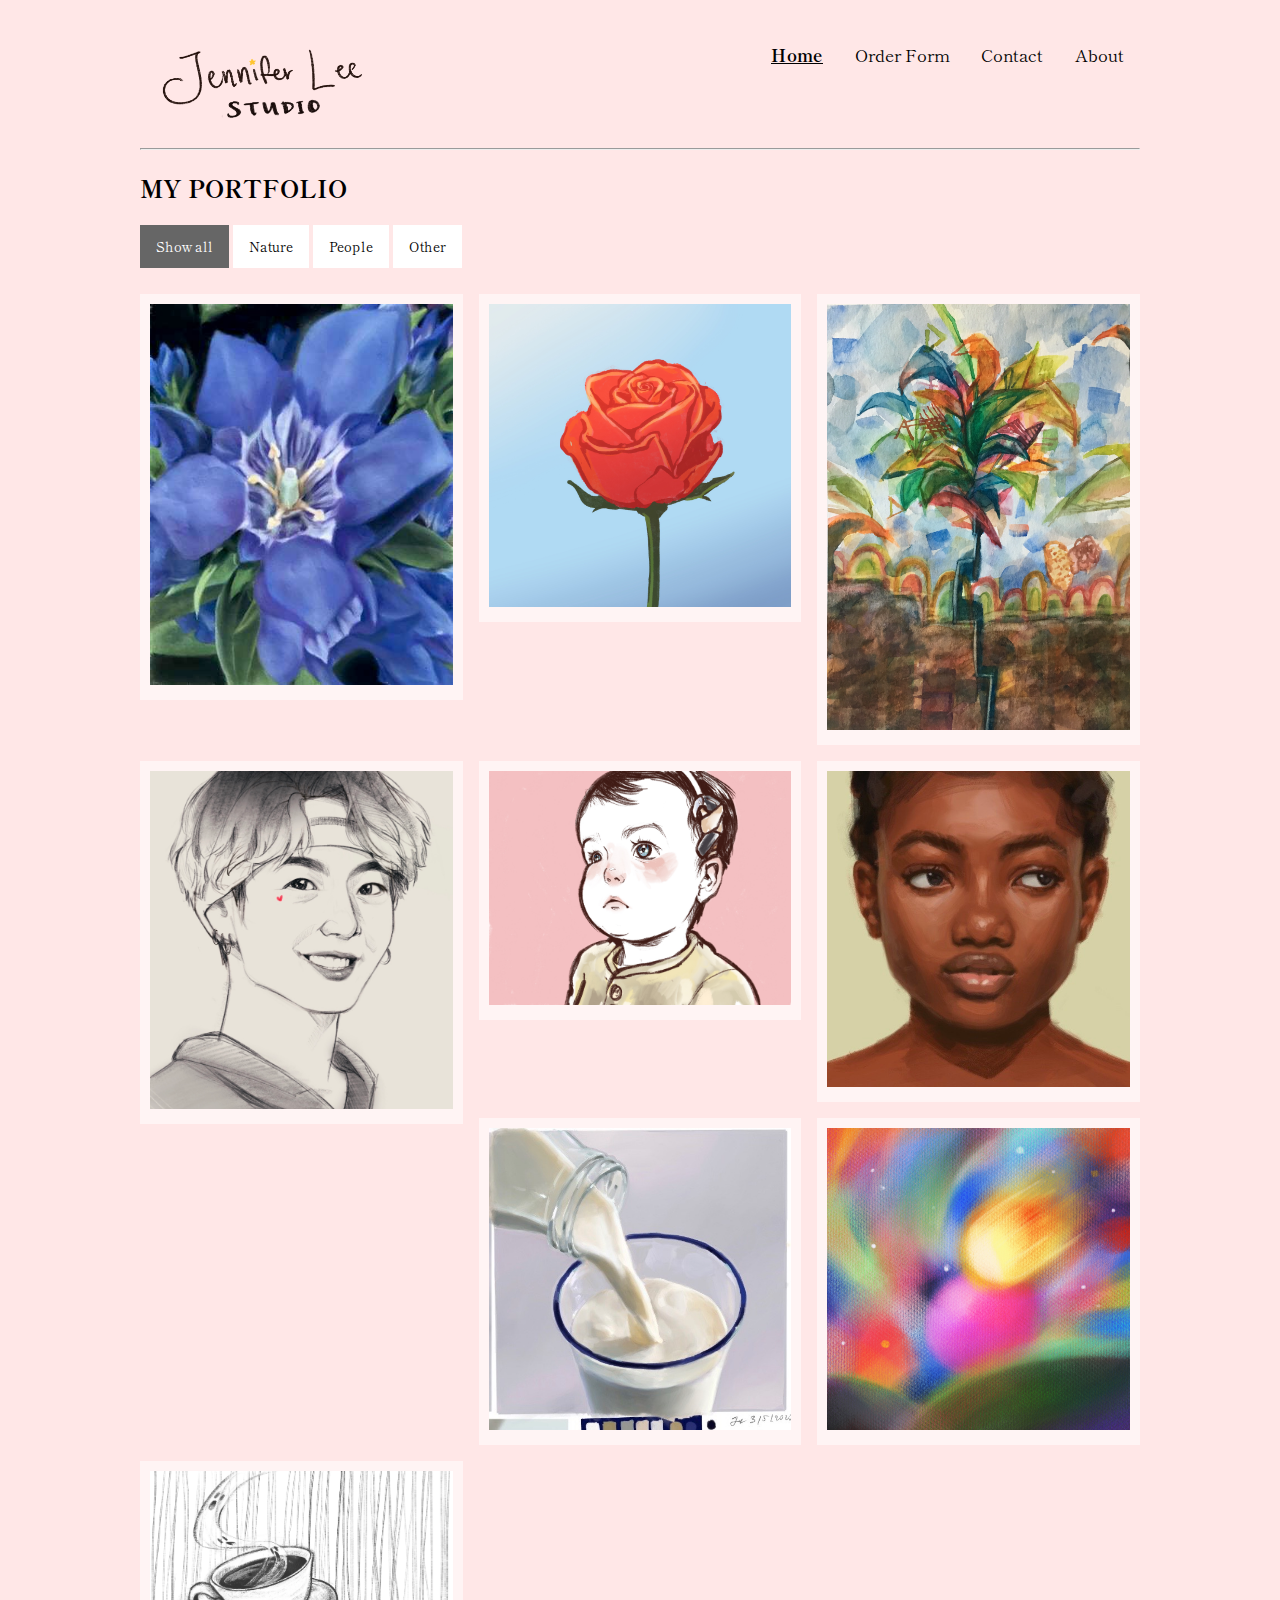
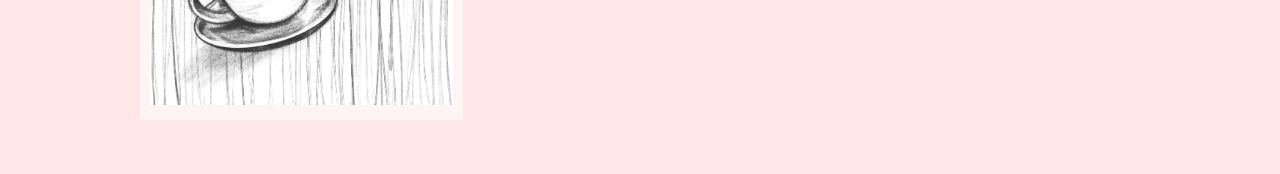
==== index.html @ 996b0fab "Add files via upload" ====
<!DOCTYPE html>
<html>
<head>
    <meta name="viewport" content="width=device-width, initial-scale=1">
    <script src="script.js"></script>
    <link rel="stylesheet" href="style.css">
    <link rel="preconnect" href="https://fonts.gstatic.com">
    <link href="https://fonts.googleapis.com/css2?family=Shippori+Mincho&display=swap" rel="stylesheet">
    <link rel="stylesheet" href="https://cdnjs.cloudflare.com/ajax/libs/font-awesome/4.7.0/css/font-awesome.min.css">
</head>
<body>

<!-- main (center website) -->
<div class="main">

<a href="index.html"><img src="logo.png" width="25%" id="logo"></a>
<!--nav buttons--> 
<div class="topnav" id="myTopnav">
  <a href="index.html" class="topactive">Home</a>
  <a href="order.html">Order Form</a>
  <a href="contact.html">Contact</a>
  <a href="about.html">About</a>
  <a href="javascript:void(0);" class="icon" onclick="myFunction()">
    <i class="fa fa-bars"></i>
  </a>
</div>
<hr>

<h2>MY PORTFOLIO</h2>

<div id="myBtnContainer">
    <button class="btn active" onclick="filterSelection('all')"> Show all</button>
    <button class="btn" onclick="filterSelection('nature')"> Nature</button>
    <button class="btn" onclick="filterSelection('people')"> People</button>
    <button class="btn" onclick="filterSelection('other')"> Other</button>
</div>

<!-- Portfolio Gallery Grid -->

<div class="row">
    <div class="column nature" class="column">
        <div class="content">
        <img src="flower.jpg" alt="Lights" style="width:100%">
          
        </div>
      </div>
  <div class="column nature" class="column">
    <div class="content">
      <img src="rose.jpg" alt="Mountains" style="width:100%">
     
    </div>
  </div>
  <div class="column nature" class="column">
    <div class="content">
    <img src="ti.jpg" alt="Nature" style="width:100%">
      
    </div>
  </div>
  
  <div class="column people" class="column">
    <div class="content">
      <img src="jk.JPG" alt="Car" style="width:100%">
      
    </div>
  </div>
  <div class="column people" class="column">
    <div class="content">
    <img src="baby.jpg" alt="Car" style="width:100%">
    </div>
  </div>
  <div class="column people" class="column">
    <div class="content">
    <img src="girl2.JPG" alt="Car" style="width:100%">
    </div>
  </div>


  <div class="column other" class="column">
    <div class="content">
    <img src="milk.JPG" alt="Milk" style="width:100%">    
      
    </div>
  </div>
  <div class="column other" class="column">
    <div class="content">
    <img src="comet.jpg" alt="Comet" style="width:100%">
    </div>
  </div>
  <div class="column other" class="column">
    <div class="content">
    <img src="coffee.jpg" alt="Coffee" style="width:100%">
    
    </div>
  </div>

  
<!-- END GRID -->
</div>

<!-- END MAIN -->
</div>
<script src="script.js"></script>
</body>
</html>
---- style.css ----
* {
    box-sizing: border-box;
    font-family: 'Shippori Mincho', serif;
  }
  
  body {
    background-color: #ffe7e7;
    padding: 20px;
  }
  
  /* Center website */
  .main {
    max-width: 1000px;
    margin: auto;
  }
  
  .logo {
    display: block;
    margin-left: auto;
    margin-right: auto;
  }

  .topnav {
    overflow: hidden;
    background-color: none;
    float: right;
  }
  
  .topnav a {
    float: left;
    display: block;
    color: #f2f2f2;
    text-align: center;
    padding: 14px 16px;
    text-decoration: none;
    font-size: 17px;
    color:black;
  }
  
  /* Change the color of links on hover */
.topnav a:hover {
    text-decoration: solid;
    color: black;
    text-decoration: underline;
  }
  
  /* Add an active class to highlight the current page */
  .topnav a.topactive {
    background-color: none;
    color: black;
    text-decoration: underline;
    font-weight: bold;
  }
  
  /* Hide the link that should open and close the topnav on small screens */
  .topnav .icon {
    display: none;
  }

/* When the screen is less than 600 pixels wide, hide all links, except for the first one ("Home"). Show the link that contains should open and close the topnav (.icon) */
@media screen and (max-width: 600px) {
    .topnav a:not(:first-child) {display: none;}
    .topnav a.icon {
      float: right;
      display: block;
    }
  }
  
  /* The "responsive" class is added to the topnav with JavaScript when the user clicks on the icon. This class makes the topnav look good on small screens (display the links vertically instead of horizontally) */
  @media screen and (max-width: 600px) {
    .topnav.responsive {position: relative;}
    .topnav.responsive a.icon {
      position: absolute;
      right: 0;
      top: 0;
    }
    .topnav.responsive a {
      float: none;
      display: block;
      text-align: left;
    }
  }
  
  .row {
    margin: 10px -16px;
  }
  
  /* Add padding BETWEEN each column */
  .row,
  .row > .column {
    padding: 8px;
  }
  
  /* Create three equal columns that floats next to each other */
  .column {
    float: left;
    width: 33.33%;
    display: none; /* Hide all elements by default */
  }
  
  /* Clear floats after rows */ 
  .row:after {
    content: "";
    display: table;
    clear: both;
  }
  
  /* Content */
  .content {
    background-color: rgba(255, 255, 255, 0.557);
    padding: 10px;
  }

  /* The "show" class is added to the filtered elements */
  .show {
    display: block;
  }
  
/* Style the buttons */
.btn {
  border: none;
  outline: none;
  padding: 12px 16px;
  background-color: white;
  cursor: pointer;
}

.btn:hover {
  background-color: #ddd;
}

.btn.active {
  background-color: #666;
  color: white;
}
  
/* Responsive layout - makes a two column-layout instead of four columns */
@media screen and (max-width: 900px) {
    .column {
      width: 50%;
    }
  }
  
  /* Responsive layout - makes the two columns stack on top of each other instead of next to each other */
  @media screen and (max-width: 600px) {
    .column {
      width: 100%;
    }
  }

  form > input, form > textarea, form > label {
    display: block;
    margin-bottom: 5px;
}
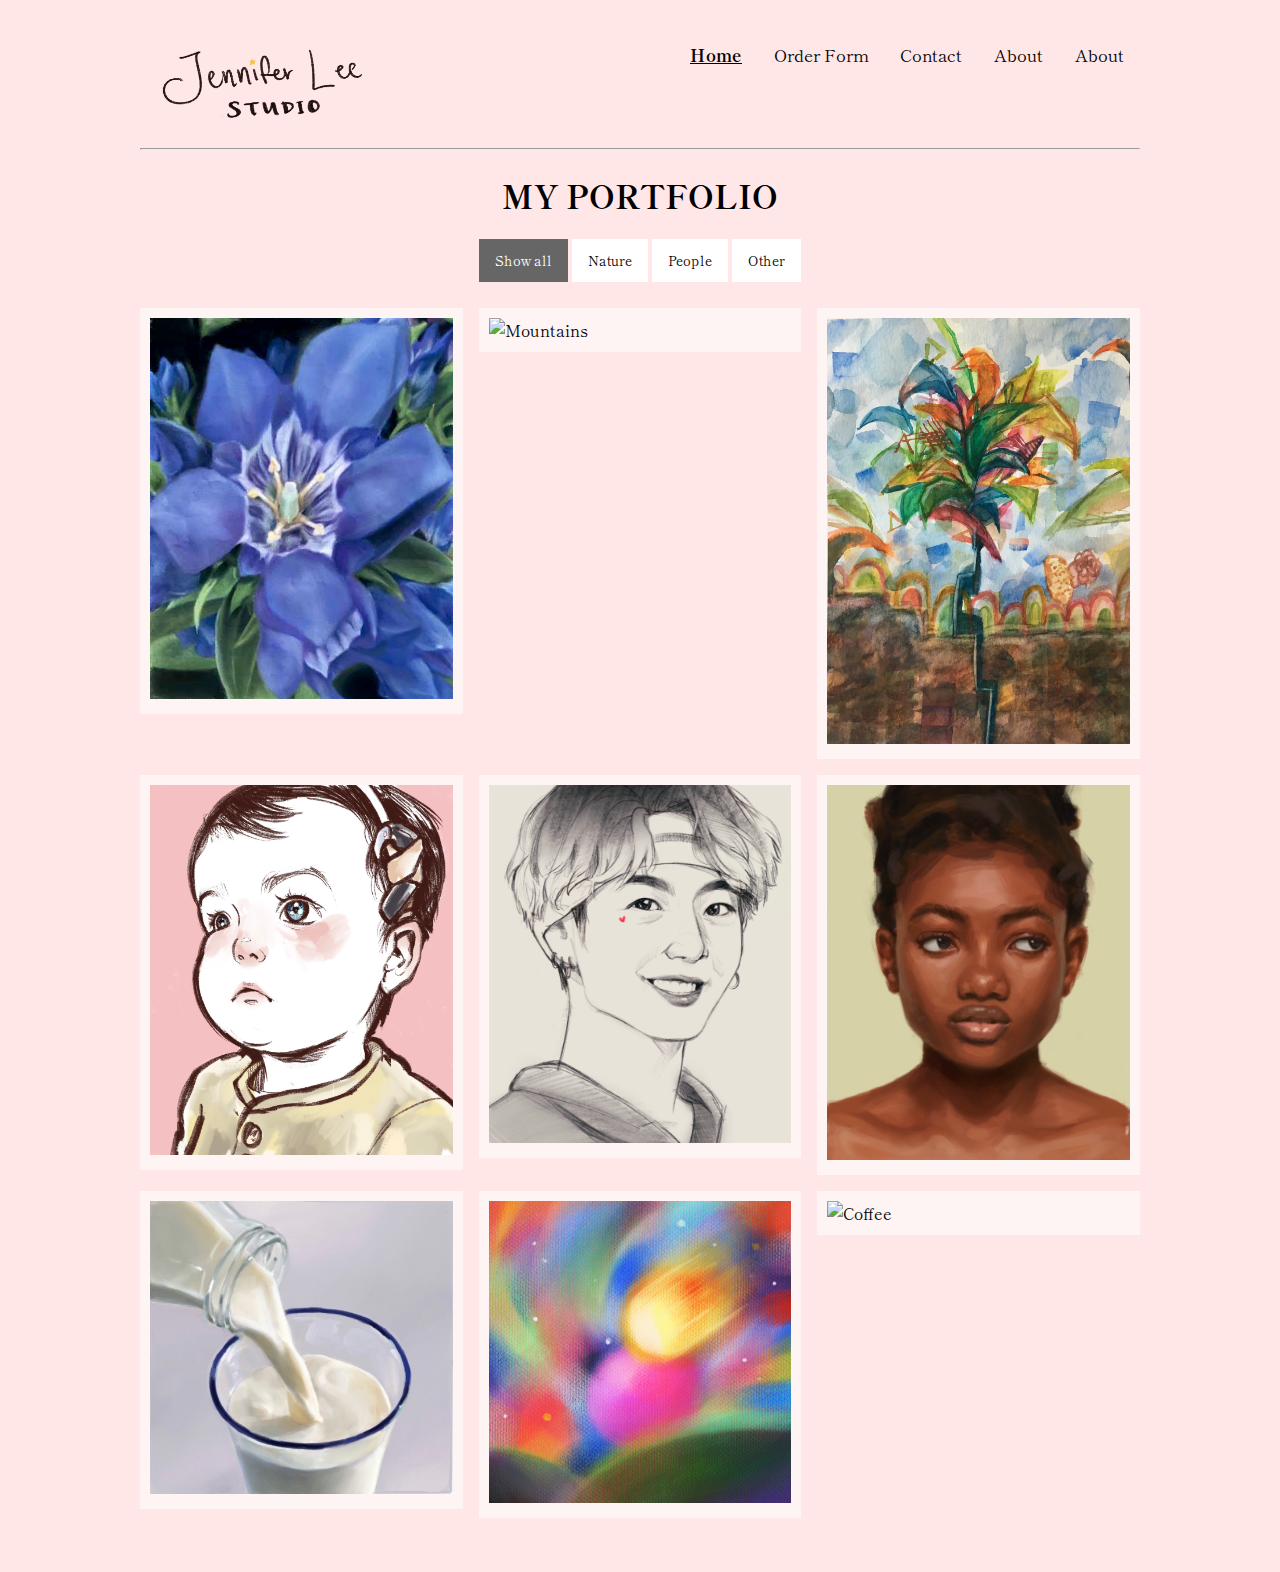
==== commit f463b88c: "Add files via upload" ====
--- a/index.html
+++ b/index.html
@@ -20,20 +20,23 @@
   <a href="order.html">Order Form</a>
   <a href="contact.html">Contact</a>
   <a href="about.html">About</a>
+  <a href="test.html">About</a>
   <a href="javascript:void(0);" class="icon" onclick="myFunction()">
     <i class="fa fa-bars"></i>
   </a>
 </div>
 <hr>
 
-<h2>MY PORTFOLIO</h2>
-
-<div id="myBtnContainer">
+<h1>MY PORTFOLIO</h1>
+<center>
+  <div id="myBtnContainer">
     <button class="btn active" onclick="filterSelection('all')"> Show all</button>
     <button class="btn" onclick="filterSelection('nature')"> Nature</button>
     <button class="btn" onclick="filterSelection('people')"> People</button>
     <button class="btn" onclick="filterSelection('other')"> Other</button>
 </div>
+
+</center>
 
 <!-- Portfolio Gallery Grid -->
 
@@ -46,7 +49,7 @@
       </div>
   <div class="column nature" class="column">
     <div class="content">
-      <img src="rose.jpg" alt="Mountains" style="width:100%">
+      <img src="final.jpg" alt="Mountains" style="width:100%">
      
     </div>
   </div>
@@ -59,25 +62,25 @@
   
   <div class="column people" class="column">
     <div class="content">
-      <img src="jk.JPG" alt="Car" style="width:100%">
+      <img src="baby2.JPG" alt="Car" style="width:100%">
       
     </div>
   </div>
   <div class="column people" class="column">
     <div class="content">
-    <img src="baby.jpg" alt="Car" style="width:100%">
+    <img src="jk2.JPG" alt="Car" style="width:100%">
     </div>
   </div>
   <div class="column people" class="column">
     <div class="content">
-    <img src="girl2.JPG" alt="Car" style="width:100%">
+    <img src="girl4.JPG" alt="Car" style="width:100%">
     </div>
   </div>
 
 
   <div class="column other" class="column">
     <div class="content">
-    <img src="milk.JPG" alt="Milk" style="width:100%">    
+    <img src="milk2.JPG" alt="Milk" style="width:100%">    
       
     </div>
   </div>
@@ -88,7 +91,7 @@
   </div>
   <div class="column other" class="column">
     <div class="content">
-    <img src="coffee.jpg" alt="Coffee" style="width:100%">
+    <img src="cup.jpg" alt="Coffee" style="width:100%">
     
     </div>
   </div>
--- a/style.css
+++ b/style.css
@@ -12,6 +12,19 @@
   .main {
     max-width: 1000px;
     margin: auto;
+  }
+
+  h1, h2 {
+      text-align: center;
+  }
+
+  #txt {
+    text-align: center;
+  }
+
+  ::placeholder {
+    color: black;
+    size: 20px;
   }
   
   .logo {
@@ -148,8 +161,38 @@
     }
   }
 
-  form > input, form > textarea, form > label {
-    display: block;
-    margin-bottom: 5px;
+/* Style inputs with type="text", select elements and textareas */
+input[type=text], select, textarea {
+  width: 100%; /* Full width */
+  font-size: 17px;
+  padding: 12px; /* Some padding */ 
+  border: 1px solid #ccc; /* Gray border */
+  border-radius: 4px; /* Rounded borders */
+  box-sizing: border-box; /* Make sure that padding and width stays in place */
+  margin-top: 6px; /* Add a top margin */
+  margin-bottom: 16px; /* Bottom margin */
+  resize: vertical /* Allow the user to vertically resize the textarea (not horizontally) */
 }
 
+
+
+/* Style the submit button with a specific background color etc */
+input[type=submit] {
+  background-color: #4f4f4f;
+  color: white;
+  padding: 12px 20px;
+  border: none;
+  border-radius: 4px;
+  cursor: pointer;
+}
+
+input[type="submit"] {
+    width: 15%;
+    cursor: pointer;
+}
+
+.container {
+  border-radius: 5px;
+  background-color:none;
+  padding: 20px;
+}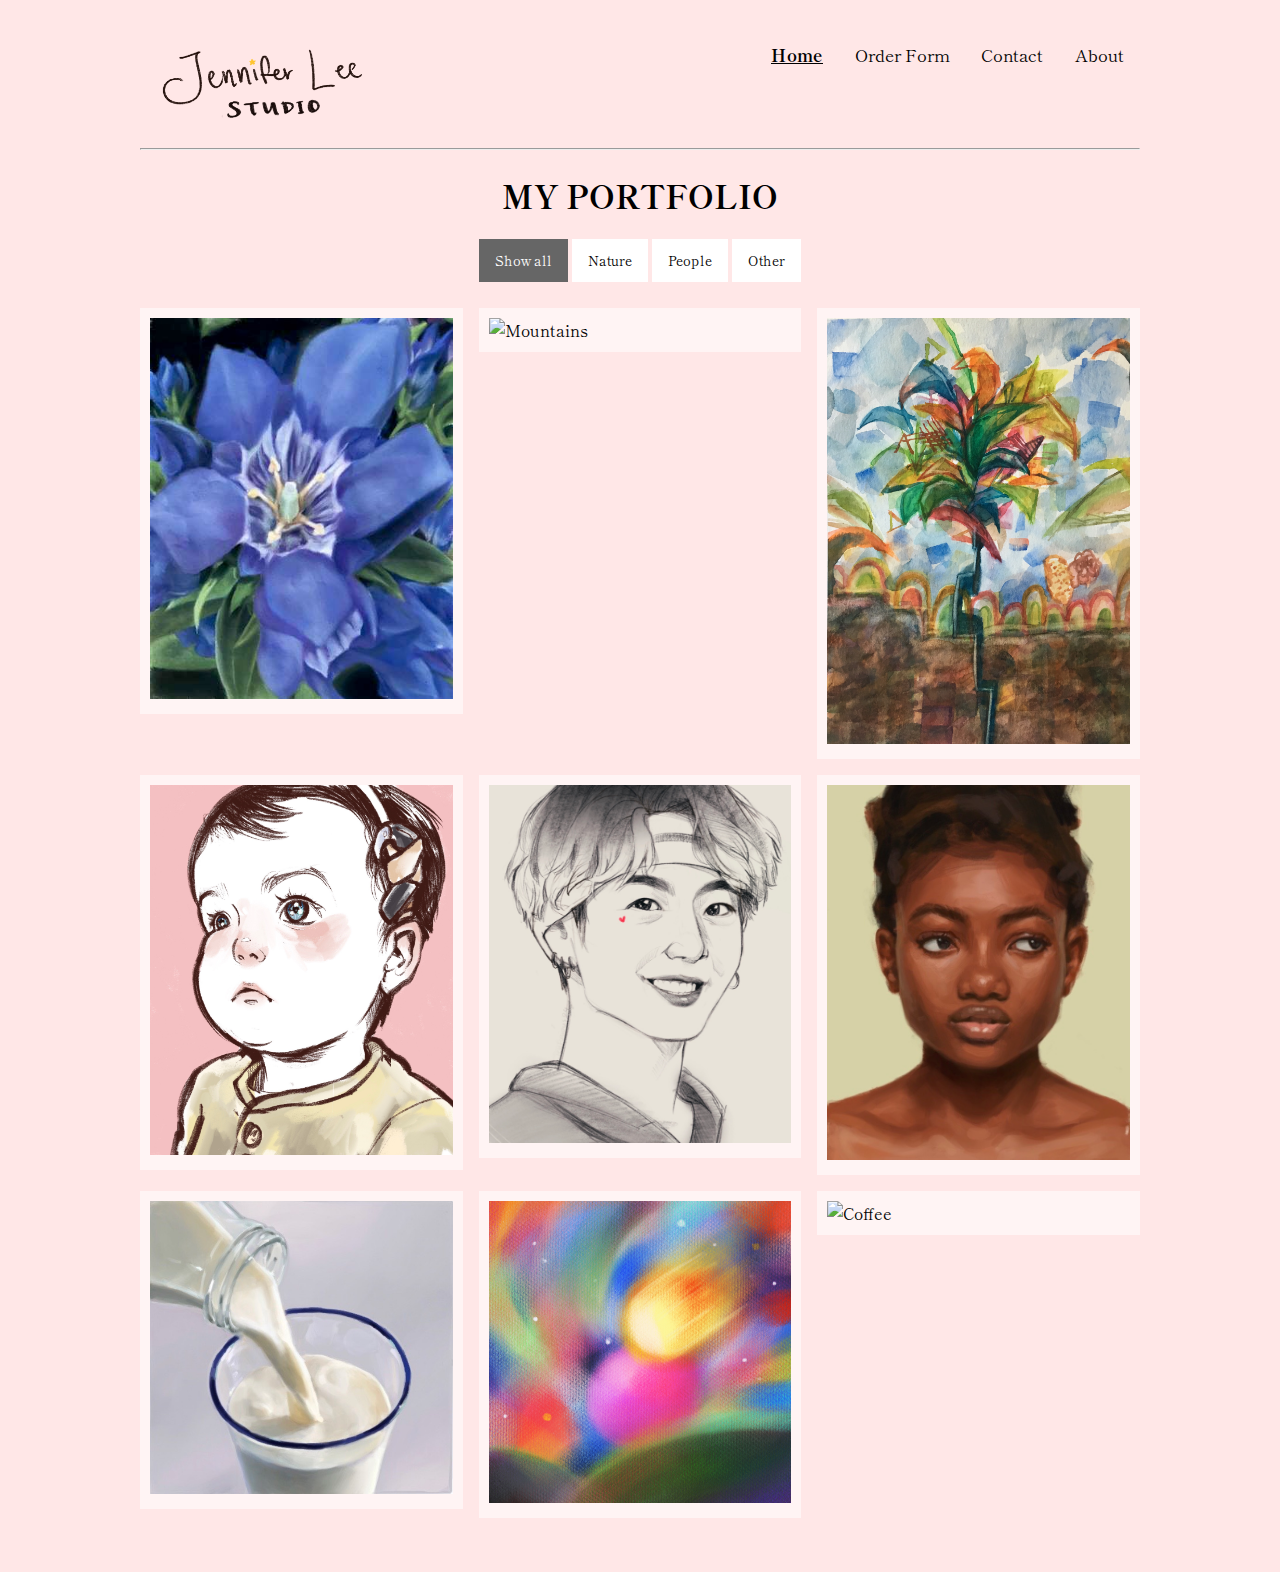
==== commit d51f1b4e: "Add files via upload" ====
--- a/index.html
+++ b/index.html
@@ -20,7 +20,6 @@
   <a href="order.html">Order Form</a>
   <a href="contact.html">Contact</a>
   <a href="about.html">About</a>
-  <a href="test.html">About</a>
   <a href="javascript:void(0);" class="icon" onclick="myFunction()">
     <i class="fa fa-bars"></i>
   </a>
